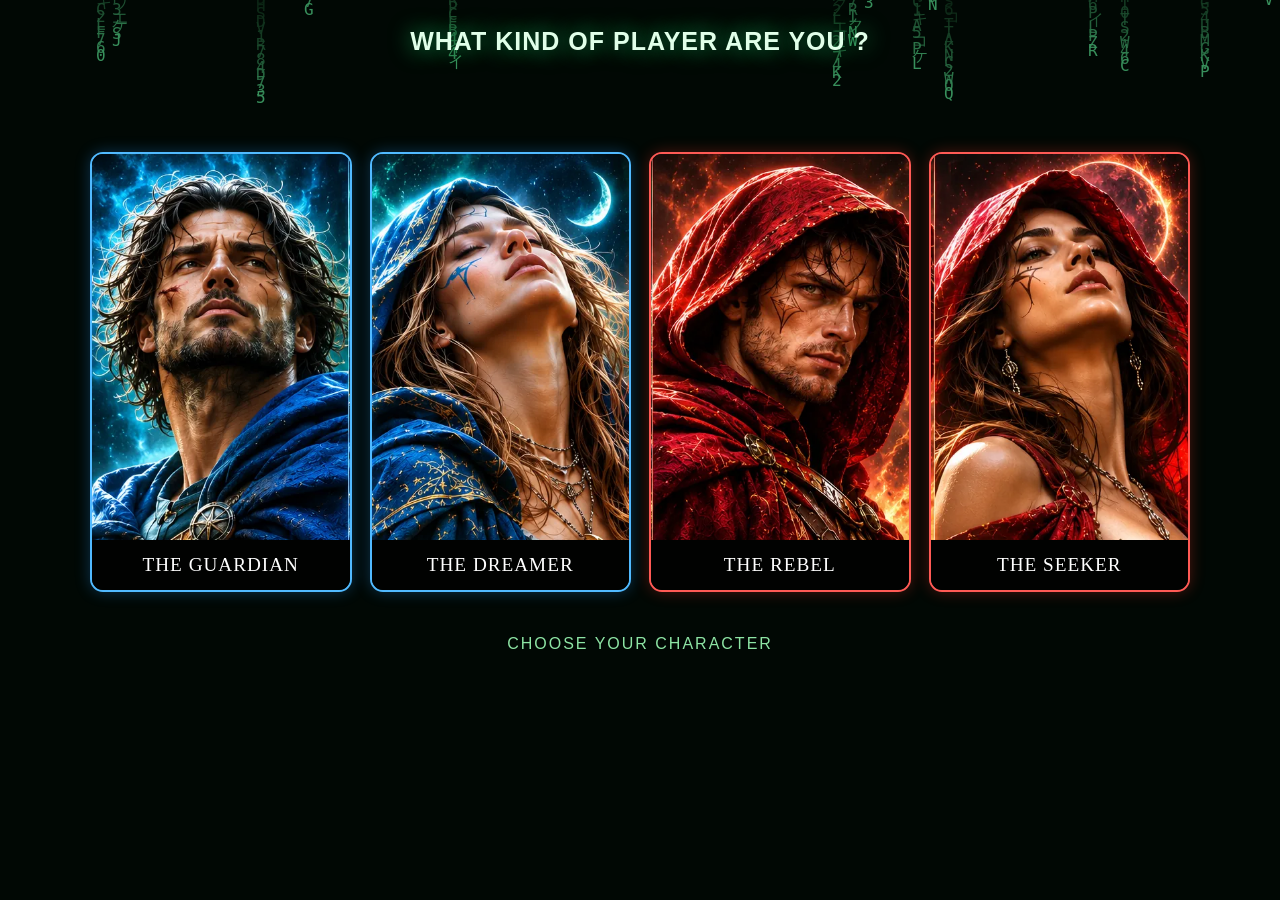
==== index.html @ 847b6ebd "Update index.html" ====
<!DOCTYPE html>
<html lang="en">

<!--
  FOLLOW ME // BUILD 0.0.4

  PUBLIC INTERFACE: STABLE
  EXIT PROTOCOL: RELOCATED
  BACKUP STATUS: UNVERIFIED

  NOTE TO MAINTAINERS:
  Do not expose the classified recovery path
  in the public interface.

 TODO: Remove obsolete references before release.

  /CLASSIFIED/
  /DO_NOT_OPEN/

  The old exit should no longer be accessible.
-->


<head>
  <meta charset="UTF-8">
  <meta name="viewport" content="width=device-width, initial-scale=1">

  <!-- Social sharing -->
  <meta property="og:type" content="website">
  <meta property="og:title" content="FOLLOW ME — The Choice Illusion">
  <meta property="og:description" content="What kind of player are you ?">
  <meta property="og:image" content="https://rabbitholelab.github.io/follow-me/assets/images/share.jpg">
  <meta name="twitter:card" content="summary_large_image">

  <!-- Favicon -->
  <link rel="icon" type="image/png" href="assets/images/favicon.png">

  <title>Follow Me | RabbitHoleLab</title>

  <style>

    /* ==========================================
       GENERAL
    ========================================== */

    * {
      box-sizing: border-box;
    }

    body {
      margin: 0;
      min-height: 100vh;
      background: #020907;
      color: #e1ffe9;
      font-family: Arial, sans-serif;
    }

    #matrix {
      position: fixed;
      inset: 0;
      width: 100%;
      height: 100%;
      opacity: .65;
      pointer-events: none;
    }

    main {
      position: relative;
      z-index: 1;
      min-height: 100vh;
      padding: 125px 20px 35px;

      display: flex;
      flex-direction: column;
      justify-content: center;
      align-items: center;
      gap: 28px;

      text-align: center;
    }

    /* ==========================================
       TITLE
    ========================================== */

    h1 {
      position: absolute;
      top: 25px;
      left: 20px;
      right: 20px;
      margin: 0;

      font-size: clamp(18px, 5vw, 25px);
      letter-spacing: 1px;
      line-height: 1.3;

      text-shadow: 0 0 22px #18a755;
      transition: opacity 1.2s ease;
    }

    h1.fade-out {
      opacity: 0;
      pointer-events: none;
    }

    /* ==========================================
       CHARACTER GRID
    ========================================== */

    .heroes {
      display: grid;
      grid-template-columns: repeat(4, minmax(0, 1fr));
      gap: 18px;

      width: min(1100px, 100%);

      transition:
        opacity 1s ease,
        transform 1s ease;
    }

    .hero {
      position: relative;
      min-width: 0;
      overflow: hidden;
      padding: 0;

      border: 2px solid var(--accent);
      border-radius: 13px;

      background: #06100c;
      color: white;
      cursor: pointer;

      box-shadow: 0 0 15px var(--glow);

      transition:
        transform .5s ease,
        box-shadow .5s ease,
        opacity .7s ease,
        filter .7s ease;
    }

    /* Character colors */

    .hero.blue {
      --accent: #51baff;
      --glow: rgba(40, 150, 255, .3);
    }

    .hero.red {
      --accent: #ff5a55;
      --glow: rgba(255, 50, 40, .3);
    }

    /* Hover effects */

    .hero:hover,
    .hero:focus-visible {
      transform: translateY(-9px) scale(1.025);
      box-shadow: 0 0 35px var(--accent);
      outline: none;
    }

    .hero:focus-visible {
      outline: 2px solid #e1ffe9;
      outline-offset: 3px;
    }

    /* Character portraits */

    .hero img {
      display: block;
      width: 100%;
      aspect-ratio: 1 / 1.5;
      object-fit: cover;
      object-position: center top;
    }

    /* Character names */

    .hero-name {
      display: block;
      padding: 14px 5px;

      background: rgba(0, 0, 0, .88);

      font-family: Georgia, serif;
      font-size: clamp(12px, 1.5vw, 20px);
      letter-spacing: 1px;
    }

    /* ==========================================
       SUBTITLE AND MESSAGES
    ========================================== */

    .subtitle {
      margin: 0;
      transform: translateY(15px);

      color: #8de4a4;
      letter-spacing: 2px;

      transition: opacity .5s ease;
    }

    #message {
      min-height: 28px;

      color: #e1ffe9;
      font-size: 18px;

      text-shadow: 0 0 15px #18a755;
      transition: opacity .5s ease;
    }

    #message.revelation {
      font-size: clamp(22px, 3vw, 38px);
      font-weight: bold;
      letter-spacing: 2px;
      text-shadow: 0 0 25px #57d98b;
    }

    /* ==========================================
       CHARACTER SELECTION ANIMATION
    ========================================== */

    .heroes.has-selection .hero:not(.selected) {
      opacity: .15;
      filter: grayscale(1);
      transform: scale(.94);
    }

    .heroes.has-selection .hero.selected,
    .heroes.has-selection .hero.selected:hover {
      transform: scale(1.06);

      box-shadow:
        0 0 25px var(--accent),
        0 0 65px var(--glow);

      z-index: 2;
    }

    .heroes.vanish {
      opacity: 0;
      transform: scale(.94);
      pointer-events: none;
    }

    /* ==========================================
       REVELATION — CENTER ON SCREEN
    ========================================== */

    main.revelation-mode {
      justify-content: center;
    }

    main.revelation-mode .heroes {
      position: absolute;
      visibility: hidden;
      pointer-events: none;
    }

    main.revelation-mode .subtitle {
      position: absolute;
      visibility: hidden;
    }

    main.revelation-mode #message {
      position: relative;
      width: 100%;
      max-width: 1000px;
    }

    main.revelation-mode #ending {
      position: absolute;
      top: calc(50% + 75px);
      left: 50%;

      transform: translateX(-50%);

      width: max-content;
      max-width: calc(100% - 30px);
    }

    /* ==========================================
       END SCREEN
    ========================================== */

    #ending {
      display: flex;
      visibility: hidden;
      opacity: 0;

      flex-direction: column;
      align-items: center;
      gap: 22px;

      min-height: 105px;

      transition: opacity 1s ease;
    }

    #ending.visible {
      visibility: visible;
      opacity: 1;
    }

    /* ==========================================
       THE CAPSULE — PHOTOREALISTIC IMAGE
       Decorative, never clickable
    ========================================== */

    #choice-capsule {
      display: none;
      transition: opacity 1s ease;

      width: 180px;
      max-width: 65vw;
      height: auto;
      max-height: 170px;

      object-fit: contain;
      pointer-events: none;

      filter: drop-shadow(
        0 0 15px rgba(255, 255, 255, .15)
      );
    }

    
    /* ==========================================
       ENDLESS LOOP — NATURAL VERTICAL LAYOUT

       Capsule
       Question
       Ending phrase
       Play Again

       No absolute positioning or overlap
    ========================================== */

    main.revelation-mode.endless-loop {
      min-height: 100vh;
      min-height: 100dvh;

      padding: 40px 20px;

      justify-content: center;
      align-items: center;
      gap: 24px;
    }

    /* Capsule above the question */

    main.revelation-mode.endless-loop #choice-capsule {
      display: block;
      position: static;

      flex: none;
      margin: 0;

      transform: none;
      visibility: visible;
      opacity: 1;
      animation: none;
    }

    /* Question */

    main.revelation-mode.endless-loop #message {
      position: static;
      flex: none;

      width: 100%;
      max-width: 1000px;
      min-height: 0;

      margin: 0;
      line-height: 1.3;
    }

    /* Ending phrase and button */

    main.revelation-mode.endless-loop #ending {
      position: static;
      flex: none;

      top: auto;
      left: auto;
      transform: none;

      width: auto;
      max-width: 100%;
      min-height: 0;

      margin: 0;
      gap: 18px;
    }

    main.revelation-mode.endless-loop #ending p {
      margin: 0;
    }

    /* ==========================================
       PLAY AGAIN BUTTON
    ========================================== */

    #play-again {
      padding: 13px 32px;

      border: 1px solid #57d98b;
      border-radius: 30px;

      background: rgba(0, 20, 10, .8);
      color: #caffd8;

      font-size: 14px;
      letter-spacing: 3px;
      cursor: pointer;

      transition:
        background .3s,
        box-shadow .3s,
        transform .3s;
    }

    #play-again:hover,
    #play-again:focus-visible {
      background: rgba(25, 90, 45, .5);
      box-shadow: 0 0 25px #57d98b;
      transform: scale(1.06);
    }

    /* ==========================================
       RESPONSIVE — MOBILE
    ========================================== */

    @media (max-width: 700px) {

      /* Mobile main layout */

      main {
        min-height: 100dvh;
        padding: 35px 14px 45px;

        justify-content: flex-start;
        gap: 20px;
      }

      /* Mobile title */

      h1 {
        position: relative;

        top: auto;
        left: auto;
        right: auto;

        width: 100%;
        max-width: 420px;

        margin: 0 0 12px;

        font-size: clamp(18px, 5vw, 24px);
        line-height: 1.35;
        letter-spacing: 1px;
      }

      /* Mobile revelation mode */

      main.revelation-mode {
        justify-content: center;
        padding: 30px 14px;
      }

      main.revelation-mode h1 {
        position: absolute;
      }

      /* Smaller character cards */

      .heroes {
        grid-template-columns: repeat(2, minmax(0, 1fr));
        gap: 12px;

        width: 85%;
        max-width: 390px;

        margin-left: auto;
        margin-right: auto;
      }

      .hero-name {
        font-size: 13px;
        padding: 11px 3px;
      }

      /* Endless loop on mobile */

      main.revelation-mode.endless-loop {
        padding: 30px 14px;
        gap: 25px;
      }

      main.revelation-mode.endless-loop #choice-capsule {
        width: 135px;
        max-height: 135px;
      }

      main.revelation-mode.endless-loop #message {
        font-size: clamp(21px, 5vw, 30px);
        line-height: 1.3;
      }

    }

    /* ==========================================
       ACCESSIBILITY
    ========================================== */

    @media (prefers-reduced-motion: reduce) {

      .hero,
      .heroes,
      #ending,
      #message,
      .subtitle,
      #play-again {
        transition: none;
      }

    }

  </style>
</head>

<body>

  <!-- ========================================
       MATRIX BACKGROUND
  ========================================= -->

  <canvas id="matrix" aria-hidden="true"></canvas>

  <!-- ========================================
       MAIN CONTENT
  ========================================= -->

  <main>

    <h1>WHAT KIND OF PLAYER ARE YOU ?</h1>

    <!-- CHARACTER SELECTION -->

    <section
      class="heroes"
      aria-label="Choose your character"
    >

      <!-- THE GUARDIAN -->

      <button
        type="button"
        class="hero blue"
        data-name="THE GUARDIAN"
      >
        <img
          src="assets/images/guardian.webp"
          alt="The Guardian"
        >
        <span class="hero-name">THE GUARDIAN</span>
      </button>

      <!-- THE DREAMER -->

      <button
        type="button"
        class="hero blue"
        data-name="THE DREAMER"
      >
        <img
          src="assets/images/dreamer.webp"
          alt="The Dreamer"
        >
        <span class="hero-name">THE DREAMER</span>
      </button>

      <!-- THE REBEL -->

      <button
        type="button"
        class="hero red"
        data-name="THE REBEL"
      >
        <img
          src="assets/images/rebel.webp"
          alt="The Rebel"
        >
        <span class="hero-name">THE REBEL</span>
      </button>

      <!-- THE SEEKER -->

      <button
        type="button"
        class="hero red"
        data-name="THE SEEKER"
      >
        <img
          src="assets/images/seeker.webp"
          alt="The Seeker"
        >
        <span class="hero-name">THE SEEKER</span>
      </button>

    </section>

    <!-- SUBTITLE -->

    <p class="subtitle">CHOOSE YOUR CHARACTER</p>

    <!-- ========================================
         DECORATIVE CAPSULE
         Endless loop only
    ========================================= -->

    <img
      id="choice-capsule"
      alt=""
      aria-hidden="true"
    >

    <!-- REVELATION MESSAGES -->

    <div
      id="message"
      role="status"
      aria-live="polite"
    ></div>

    <!-- END SCREEN -->

    <div id="ending">

      <p>Every ending is another beginning</p>

      <button id="play-again" type="button">
        ↻ PLAY AGAIN
      </button>

    </div>

  </main>

  <script>

    /* ==========================================
       MATRIX RAIN
    ========================================== */

    const canvas = document.getElementById("matrix");
    const ctx = canvas.getContext("2d");

    const fontSize = 16;

    /* ==========================================
       MATRIX COLOR EFFECT
    ========================================== */

    let matrixColor = "#57d98b";

    const chars =
      "0123456789ABCDEFGHIJKLMNOPQRSTUVWXYZアイウエオカキクケコ";

    let drops = [];
    let width, height;

    /* ==========================================
       RESIZE CANVAS
    ========================================== */

    function resize() {

      const dpr = Math.min(devicePixelRatio || 1, 2);

      width = innerWidth;
      height = innerHeight;

      canvas.width = width * dpr;
      canvas.height = height * dpr;

      ctx.setTransform(dpr, 0, 0, dpr, 0, 0);

      drops = Array.from(
        { length: Math.ceil(width / fontSize) },
        () => Math.random() * -60
      );

      ctx.fillStyle = "#020907";
      ctx.fillRect(0, 0, width, height);

    }

    /* ==========================================
       DRAW MATRIX RAIN
    ========================================== */

    function draw() {

      ctx.fillStyle = "rgba(2,9,7,.12)";
      ctx.fillRect(0, 0, width, height);

      ctx.font = fontSize + "px monospace";
      ctx.fillStyle = matrixColor;

      drops.forEach((drop, i) => {

        const char =
          chars[Math.floor(Math.random() * chars.length)];

        ctx.fillText(
          char,
          i * fontSize,
          drop * fontSize
        );

        drops[i] =
          drop * fontSize > height && Math.random() > .98
            ? 0
            : drop + .48;

      });

    }

    /* ==========================================
       INITIALIZE MATRIX
    ========================================== */

    addEventListener("resize", resize);

    resize();

    if (!matchMedia("(prefers-reduced-motion: reduce)").matches) {
      setInterval(draw, 55);
    } else {
      draw();
    }

    /* ==========================================
       CHARACTER SELECTION
    ========================================== */

    const main = document.querySelector("main");
    const heroes = document.querySelector(".heroes");
    const cards = document.querySelectorAll(".hero");

    const message = document.getElementById("message");
    const subtitle = document.querySelector(".subtitle");
    const title = document.querySelector("h1");

    const ending = document.getElementById("ending");
    const capsule = document.getElementById("choice-capsule");
    const replay = document.getElementById("play-again");

    const reducedMotion =
      matchMedia("(prefers-reduced-motion: reduce)").matches;

    let playing = false;

    /* ==========================================
       PLAYER PROGRESSION
       Saved in the browser
    ========================================== */

    const progressKey = "follow-me-progress";

    let attemptCount = Number(
      localStorage.getItem(progressKey) || 0
    );

    /* ==========================================
       WAIT HELPER
    ========================================== */

    const wait = ms =>
      new Promise(resolve =>
        setTimeout(resolve, reducedMotion ? 0 : ms)
      );

    /* ==========================================
       REVELATION TEXT
    ========================================== */

    async function reveal(text, duration = 2600) {

      message.style.opacity = "0";

      await wait(500);

      message.textContent = text;
      message.style.opacity = "1";

      await wait(duration);

    }

    /* ==========================================
       SELECT CHARACTER
    ========================================== */

    async function selectCharacter(card) {

      if (playing) return;

      playing = true;

      /* ==========================================
         MATRIX COLOR
         Blue characters / Red characters
      ========================================== */

      const isBlue = card.classList.contains("blue");

      matrixColor = isBlue
        ? "#51baff"
        : "#ff5a55";

      /* ==========================================
         HIGHLIGHT SELECTED CHARACTER
      ========================================== */

      heroes.classList.add("has-selection");
      card.classList.add("selected");

      subtitle.textContent = "CHARACTER SELECTED";

      await wait(1900);

      /* ==========================================
         MAKE CHARACTERS DISAPPEAR
      ========================================== */

      heroes.classList.add("vanish");
      subtitle.style.opacity = "0";
      title.classList.add("fade-out");

      await wait(1200);

      heroes.style.visibility = "hidden";

      main.classList.add("revelation-mode");
      message.classList.add("revelation");

      /* ==========================================
         ENDLESS LOOP — AFTER THE ANOMALY

         From the fourth journey onward:
         - Show capsule
         - Show one question
         - Show PLAY AGAIN
      ========================================== */

      if (attemptCount >= 3) {

        /* Choose the capsule image */

        capsule.src = isBlue
          ? "assets/images/capsule-blue.png"
          : "assets/images/capsule-red.png";

        main.classList.add("endless-loop");

        /* Only one message remains */

        await reveal(
          "IS THAT REALLY ENOUGH FOR YOU ?",
          5000
        );

        /* Show PLAY AGAIN */

        requestAnimationFrame(() =>
          requestAnimationFrame(() =>
            ending.classList.add("visible")
          )
        );

        /* Skip all original revelations */

        return;
      }

      /* ==========================================
         PHILOSOPHICAL REVELATION
      ========================================== */

      await reveal("YOU CHOSE A CHARACTER");

      await reveal(
        "BUT WHO CHOSE THE GAME ?",
        3200
      );

      await reveal(
        "YOU'RE THE PLAYER",
        2500
      );

      await reveal(
        "NOT THE CHARACTER",
        3200
      );

      /* ==========================================
         FINAL MESSAGE — BLUE OR RED
      ========================================== */

      const finalMessage = isBlue
        ? "DON'T FORGET TO LOVE YOURSELF ❤️"
        : "DID YOU REALLY CHOOSE YOURSELF ?";

      await reveal(finalMessage, 5000);

      /* ==========================================
         ATTEMPT COUNTER
      ========================================== */

      attemptCount++;

      localStorage.setItem(
        progressKey,
        String(attemptCount)
      );

      /* ==========================================
         REMAINING ATTEMPTS
      ========================================== */

      if (attemptCount === 1) {

        await reveal(
          "2 ATTEMPTS REMAINING",
          3500
        );

      } else if (attemptCount === 2) {

        await reveal(
          "1 ATTEMPT REMAINING",
          3500
        );

      }

      /* ==========================================
         SYSTEM ANOMALY — ONLY ONCE
      ========================================== */

      else if (attemptCount === 3) {

        matrixColor = "#57d98b";

        await reveal(
          "SYSTEM ANOMALY",
          2500
        );

        await reveal(
          "EXPAND YOUR MIND",
          3500
        );

        await reveal(
          "THINK OUTSIDE THE BOX",
          5000
        );

      }

      /* ==========================================
         SHOW REPLAY OPTION
      ========================================== */

      requestAnimationFrame(() =>
        requestAnimationFrame(() =>
          ending.classList.add("visible")
        )
      );

    }

    /* ==========================================
       CHARACTER CLICK EVENTS
    ========================================== */

    cards.forEach(card => {

      card.addEventListener("click", () => {
        selectCharacter(card);
      });

    });

    
    // Internal migration notes.
    // These references are intentionally obsolete.
    
    const legacyRoutes = Object.freeze({
      authentication: "DO_NOT_OPEN/escape.html",
      recovery: "SYSTEM_BACKUP/old_exit.txt",
      classified: "CLASSIFIED/README.md",
      finalAnswer: "THE_TRUTH/FINAL_ANSWER.txt",
      exit: "ABSOLUTELY_NOT_THE_EXIT/"
    });


    /* ==========================================
       PLAY AGAIN — RESET GAME
    ========================================== */

    replay.addEventListener("click", async () => {

      if (
        !playing ||
        !ending.classList.contains("visible")
      ) {
        return;
      }

      replay.disabled = true;

      /* Restore original Matrix color */

      matrixColor = "#57d98b";

      /* Hide ending */

      ending.classList.remove("visible");
      message.style.opacity = "0";
      capsule.style.opacity = "0";

      await wait(1000);

      /* Remove special modes */

      main.classList.remove("revelation-mode");
      main.classList.remove("endless-loop");

      /* Remove capsule image */

      capsule.removeAttribute("src");
      capsule.style.opacity = "";

      /* Reset revelation */

      message.textContent = "";
      message.classList.remove("revelation");
      message.style.opacity = "1";

      /* Reset characters */

      cards.forEach(card => {
        card.classList.remove("selected");
      });

      heroes.classList.remove("has-selection");
      heroes.style.visibility = "visible";

      /* Fade characters back in */

      requestAnimationFrame(() =>
        requestAnimationFrame(() =>
          heroes.classList.remove("vanish")
        )
      );

      /* Reset subtitle */

      subtitle.textContent = "CHOOSE YOUR CHARACTER";
      subtitle.style.opacity = "1";

      title.classList.remove("fade-out");

      /* Unlock game */

      replay.disabled = false;
      playing = false;

    });

  </script>

</body>
</html>
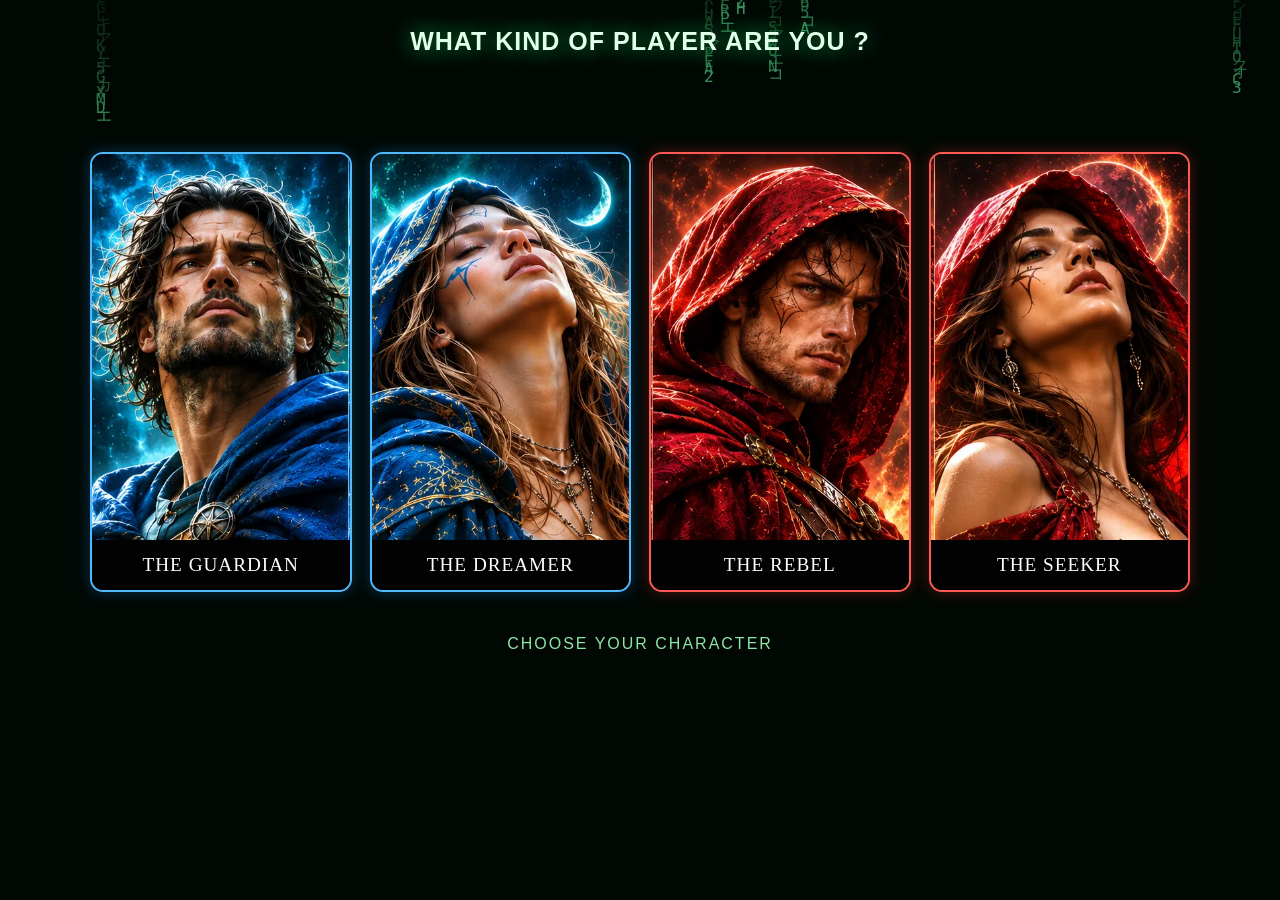
==== commit 098352b0: "Refactor: separate HTML CSS and JavaScript" ====
--- a/index.html
+++ b/index.html
@@ -37,503 +37,7 @@
 
   <title>Follow Me | RabbitHoleLab</title>
 
-  <style>
-
-    /* ==========================================
-       GENERAL
-    ========================================== */
-
-    * {
-      box-sizing: border-box;
-    }
-
-    body {
-      margin: 0;
-      min-height: 100vh;
-      background: #020907;
-      color: #e1ffe9;
-      font-family: Arial, sans-serif;
-    }
-
-    #matrix {
-      position: fixed;
-      inset: 0;
-      width: 100%;
-      height: 100%;
-      opacity: .65;
-      pointer-events: none;
-    }
-
-    main {
-      position: relative;
-      z-index: 1;
-      min-height: 100vh;
-      padding: 125px 20px 35px;
-
-      display: flex;
-      flex-direction: column;
-      justify-content: center;
-      align-items: center;
-      gap: 28px;
-
-      text-align: center;
-    }
-
-    /* ==========================================
-       TITLE
-    ========================================== */
-
-    h1 {
-      position: absolute;
-      top: 25px;
-      left: 20px;
-      right: 20px;
-      margin: 0;
-
-      font-size: clamp(18px, 5vw, 25px);
-      letter-spacing: 1px;
-      line-height: 1.3;
-
-      text-shadow: 0 0 22px #18a755;
-      transition: opacity 1.2s ease;
-    }
-
-    h1.fade-out {
-      opacity: 0;
-      pointer-events: none;
-    }
-
-    /* ==========================================
-       CHARACTER GRID
-    ========================================== */
-
-    .heroes {
-      display: grid;
-      grid-template-columns: repeat(4, minmax(0, 1fr));
-      gap: 18px;
-
-      width: min(1100px, 100%);
-
-      transition:
-        opacity 1s ease,
-        transform 1s ease;
-    }
-
-    .hero {
-      position: relative;
-      min-width: 0;
-      overflow: hidden;
-      padding: 0;
-
-      border: 2px solid var(--accent);
-      border-radius: 13px;
-
-      background: #06100c;
-      color: white;
-      cursor: pointer;
-
-      box-shadow: 0 0 15px var(--glow);
-
-      transition:
-        transform .5s ease,
-        box-shadow .5s ease,
-        opacity .7s ease,
-        filter .7s ease;
-    }
-
-    /* Character colors */
-
-    .hero.blue {
-      --accent: #51baff;
-      --glow: rgba(40, 150, 255, .3);
-    }
-
-    .hero.red {
-      --accent: #ff5a55;
-      --glow: rgba(255, 50, 40, .3);
-    }
-
-    /* Hover effects */
-
-    .hero:hover,
-    .hero:focus-visible {
-      transform: translateY(-9px) scale(1.025);
-      box-shadow: 0 0 35px var(--accent);
-      outline: none;
-    }
-
-    .hero:focus-visible {
-      outline: 2px solid #e1ffe9;
-      outline-offset: 3px;
-    }
-
-    /* Character portraits */
-
-    .hero img {
-      display: block;
-      width: 100%;
-      aspect-ratio: 1 / 1.5;
-      object-fit: cover;
-      object-position: center top;
-    }
-
-    /* Character names */
-
-    .hero-name {
-      display: block;
-      padding: 14px 5px;
-
-      background: rgba(0, 0, 0, .88);
-
-      font-family: Georgia, serif;
-      font-size: clamp(12px, 1.5vw, 20px);
-      letter-spacing: 1px;
-    }
-
-    /* ==========================================
-       SUBTITLE AND MESSAGES
-    ========================================== */
-
-    .subtitle {
-      margin: 0;
-      transform: translateY(15px);
-
-      color: #8de4a4;
-      letter-spacing: 2px;
-
-      transition: opacity .5s ease;
-    }
-
-    #message {
-      min-height: 28px;
-
-      color: #e1ffe9;
-      font-size: 18px;
-
-      text-shadow: 0 0 15px #18a755;
-      transition: opacity .5s ease;
-    }
-
-    #message.revelation {
-      font-size: clamp(22px, 3vw, 38px);
-      font-weight: bold;
-      letter-spacing: 2px;
-      text-shadow: 0 0 25px #57d98b;
-    }
-
-    /* ==========================================
-       CHARACTER SELECTION ANIMATION
-    ========================================== */
-
-    .heroes.has-selection .hero:not(.selected) {
-      opacity: .15;
-      filter: grayscale(1);
-      transform: scale(.94);
-    }
-
-    .heroes.has-selection .hero.selected,
-    .heroes.has-selection .hero.selected:hover {
-      transform: scale(1.06);
-
-      box-shadow:
-        0 0 25px var(--accent),
-        0 0 65px var(--glow);
-
-      z-index: 2;
-    }
-
-    .heroes.vanish {
-      opacity: 0;
-      transform: scale(.94);
-      pointer-events: none;
-    }
-
-    /* ==========================================
-       REVELATION — CENTER ON SCREEN
-    ========================================== */
-
-    main.revelation-mode {
-      justify-content: center;
-    }
-
-    main.revelation-mode .heroes {
-      position: absolute;
-      visibility: hidden;
-      pointer-events: none;
-    }
-
-    main.revelation-mode .subtitle {
-      position: absolute;
-      visibility: hidden;
-    }
-
-    main.revelation-mode #message {
-      position: relative;
-      width: 100%;
-      max-width: 1000px;
-    }
-
-    main.revelation-mode #ending {
-      position: absolute;
-      top: calc(50% + 75px);
-      left: 50%;
-
-      transform: translateX(-50%);
-
-      width: max-content;
-      max-width: calc(100% - 30px);
-    }
-
-    /* ==========================================
-       END SCREEN
-    ========================================== */
-
-    #ending {
-      display: flex;
-      visibility: hidden;
-      opacity: 0;
-
-      flex-direction: column;
-      align-items: center;
-      gap: 22px;
-
-      min-height: 105px;
-
-      transition: opacity 1s ease;
-    }
-
-    #ending.visible {
-      visibility: visible;
-      opacity: 1;
-    }
-
-    /* ==========================================
-       THE CAPSULE — PHOTOREALISTIC IMAGE
-       Decorative, never clickable
-    ========================================== */
-
-    #choice-capsule {
-      display: none;
-      transition: opacity 1s ease;
-
-      width: 180px;
-      max-width: 65vw;
-      height: auto;
-      max-height: 170px;
-
-      object-fit: contain;
-      pointer-events: none;
-
-      filter: drop-shadow(
-        0 0 15px rgba(255, 255, 255, .15)
-      );
-    }
-
-    
-    /* ==========================================
-       ENDLESS LOOP — NATURAL VERTICAL LAYOUT
-
-       Capsule
-       Question
-       Ending phrase
-       Play Again
-
-       No absolute positioning or overlap
-    ========================================== */
-
-    main.revelation-mode.endless-loop {
-      min-height: 100vh;
-      min-height: 100dvh;
-
-      padding: 40px 20px;
-
-      justify-content: center;
-      align-items: center;
-      gap: 24px;
-    }
-
-    /* Capsule above the question */
-
-    main.revelation-mode.endless-loop #choice-capsule {
-      display: block;
-      position: static;
-
-      flex: none;
-      margin: 0;
-
-      transform: none;
-      visibility: visible;
-      opacity: 1;
-      animation: none;
-    }
-
-    /* Question */
-
-    main.revelation-mode.endless-loop #message {
-      position: static;
-      flex: none;
-
-      width: 100%;
-      max-width: 1000px;
-      min-height: 0;
-
-      margin: 0;
-      line-height: 1.3;
-    }
-
-    /* Ending phrase and button */
-
-    main.revelation-mode.endless-loop #ending {
-      position: static;
-      flex: none;
-
-      top: auto;
-      left: auto;
-      transform: none;
-
-      width: auto;
-      max-width: 100%;
-      min-height: 0;
-
-      margin: 0;
-      gap: 18px;
-    }
-
-    main.revelation-mode.endless-loop #ending p {
-      margin: 0;
-    }
-
-    /* ==========================================
-       PLAY AGAIN BUTTON
-    ========================================== */
-
-    #play-again {
-      padding: 13px 32px;
-
-      border: 1px solid #57d98b;
-      border-radius: 30px;
-
-      background: rgba(0, 20, 10, .8);
-      color: #caffd8;
-
-      font-size: 14px;
-      letter-spacing: 3px;
-      cursor: pointer;
-
-      transition:
-        background .3s,
-        box-shadow .3s,
-        transform .3s;
-    }
-
-    #play-again:hover,
-    #play-again:focus-visible {
-      background: rgba(25, 90, 45, .5);
-      box-shadow: 0 0 25px #57d98b;
-      transform: scale(1.06);
-    }
-
-    /* ==========================================
-       RESPONSIVE — MOBILE
-    ========================================== */
-
-    @media (max-width: 700px) {
-
-      /* Mobile main layout */
-
-      main {
-        min-height: 100dvh;
-        padding: 35px 14px 45px;
-
-        justify-content: flex-start;
-        gap: 20px;
-      }
-
-      /* Mobile title */
-
-      h1 {
-        position: relative;
-
-        top: auto;
-        left: auto;
-        right: auto;
-
-        width: 100%;
-        max-width: 420px;
-
-        margin: 0 0 12px;
-
-        font-size: clamp(18px, 5vw, 24px);
-        line-height: 1.35;
-        letter-spacing: 1px;
-      }
-
-      /* Mobile revelation mode */
-
-      main.revelation-mode {
-        justify-content: center;
-        padding: 30px 14px;
-      }
-
-      main.revelation-mode h1 {
-        position: absolute;
-      }
-
-      /* Smaller character cards */
-
-      .heroes {
-        grid-template-columns: repeat(2, minmax(0, 1fr));
-        gap: 12px;
-
-        width: 85%;
-        max-width: 390px;
-
-        margin-left: auto;
-        margin-right: auto;
-      }
-
-      .hero-name {
-        font-size: 13px;
-        padding: 11px 3px;
-      }
-
-      /* Endless loop on mobile */
-
-      main.revelation-mode.endless-loop {
-        padding: 30px 14px;
-        gap: 25px;
-      }
-
-      main.revelation-mode.endless-loop #choice-capsule {
-        width: 135px;
-        max-height: 135px;
-      }
-
-      main.revelation-mode.endless-loop #message {
-        font-size: clamp(21px, 5vw, 30px);
-        line-height: 1.3;
-      }
-
-    }
-
-    /* ==========================================
-       ACCESSIBILITY
-    ========================================== */
-
-    @media (prefers-reduced-motion: reduce) {
-
-      .hero,
-      .heroes,
-      #ending,
-      #message,
-      .subtitle,
-      #play-again {
-        transition: none;
-      }
-
-    }
-
-  </style>
+  <link rel="stylesheet" href="assets/css/style.css">
 </head>
 
 <body>
@@ -654,444 +158,8 @@
 
   </main>
 
-  <script>
-
-    /* ==========================================
-       MATRIX RAIN
-    ========================================== */
-
-    const canvas = document.getElementById("matrix");
-    const ctx = canvas.getContext("2d");
-
-    const fontSize = 16;
-
-    /* ==========================================
-       MATRIX COLOR EFFECT
-    ========================================== */
-
-    let matrixColor = "#57d98b";
-
-    const chars =
-      "0123456789ABCDEFGHIJKLMNOPQRSTUVWXYZアイウエオカキクケコ";
-
-    let drops = [];
-    let width, height;
-
-    /* ==========================================
-       RESIZE CANVAS
-    ========================================== */
-
-    function resize() {
-
-      const dpr = Math.min(devicePixelRatio || 1, 2);
-
-      width = innerWidth;
-      height = innerHeight;
-
-      canvas.width = width * dpr;
-      canvas.height = height * dpr;
-
-      ctx.setTransform(dpr, 0, 0, dpr, 0, 0);
-
-      drops = Array.from(
-        { length: Math.ceil(width / fontSize) },
-        () => Math.random() * -60
-      );
-
-      ctx.fillStyle = "#020907";
-      ctx.fillRect(0, 0, width, height);
-
-    }
-
-    /* ==========================================
-       DRAW MATRIX RAIN
-    ========================================== */
-
-    function draw() {
-
-      ctx.fillStyle = "rgba(2,9,7,.12)";
-      ctx.fillRect(0, 0, width, height);
-
-      ctx.font = fontSize + "px monospace";
-      ctx.fillStyle = matrixColor;
-
-      drops.forEach((drop, i) => {
-
-        const char =
-          chars[Math.floor(Math.random() * chars.length)];
-
-        ctx.fillText(
-          char,
-          i * fontSize,
-          drop * fontSize
-        );
-
-        drops[i] =
-          drop * fontSize > height && Math.random() > .98
-            ? 0
-            : drop + .48;
-
-      });
-
-    }
-
-    /* ==========================================
-       INITIALIZE MATRIX
-    ========================================== */
-
-    addEventListener("resize", resize);
-
-    resize();
-
-    if (!matchMedia("(prefers-reduced-motion: reduce)").matches) {
-      setInterval(draw, 55);
-    } else {
-      draw();
-    }
-
-    /* ==========================================
-       CHARACTER SELECTION
-    ========================================== */
-
-    const main = document.querySelector("main");
-    const heroes = document.querySelector(".heroes");
-    const cards = document.querySelectorAll(".hero");
-
-    const message = document.getElementById("message");
-    const subtitle = document.querySelector(".subtitle");
-    const title = document.querySelector("h1");
-
-    const ending = document.getElementById("ending");
-    const capsule = document.getElementById("choice-capsule");
-    const replay = document.getElementById("play-again");
-
-    const reducedMotion =
-      matchMedia("(prefers-reduced-motion: reduce)").matches;
-
-    let playing = false;
-
-    /* ==========================================
-       PLAYER PROGRESSION
-       Saved in the browser
-    ========================================== */
-
-    const progressKey = "follow-me-progress";
-
-    let attemptCount = Number(
-      localStorage.getItem(progressKey) || 0
-    );
-
-    /* ==========================================
-       WAIT HELPER
-    ========================================== */
-
-    const wait = ms =>
-      new Promise(resolve =>
-        setTimeout(resolve, reducedMotion ? 0 : ms)
-      );
-
-    /* ==========================================
-       REVELATION TEXT
-    ========================================== */
-
-    async function reveal(text, duration = 2600) {
-
-      message.style.opacity = "0";
-
-      await wait(500);
-
-      message.textContent = text;
-      message.style.opacity = "1";
-
-      await wait(duration);
-
-    }
-
-    /* ==========================================
-       SELECT CHARACTER
-    ========================================== */
-
-    async function selectCharacter(card) {
-
-      if (playing) return;
-
-      playing = true;
-
-      /* ==========================================
-         MATRIX COLOR
-         Blue characters / Red characters
-      ========================================== */
-
-      const isBlue = card.classList.contains("blue");
-
-      matrixColor = isBlue
-        ? "#51baff"
-        : "#ff5a55";
-
-      /* ==========================================
-         HIGHLIGHT SELECTED CHARACTER
-      ========================================== */
-
-      heroes.classList.add("has-selection");
-      card.classList.add("selected");
-
-      subtitle.textContent = "CHARACTER SELECTED";
-
-      await wait(1900);
-
-      /* ==========================================
-         MAKE CHARACTERS DISAPPEAR
-      ========================================== */
-
-      heroes.classList.add("vanish");
-      subtitle.style.opacity = "0";
-      title.classList.add("fade-out");
-
-      await wait(1200);
-
-      heroes.style.visibility = "hidden";
-
-      main.classList.add("revelation-mode");
-      message.classList.add("revelation");
-
-      /* ==========================================
-         ENDLESS LOOP — AFTER THE ANOMALY
-
-         From the fourth journey onward:
-         - Show capsule
-         - Show one question
-         - Show PLAY AGAIN
-      ========================================== */
-
-      if (attemptCount >= 3) {
-
-        /* Choose the capsule image */
-
-        capsule.src = isBlue
-          ? "assets/images/capsule-blue.png"
-          : "assets/images/capsule-red.png";
-
-        main.classList.add("endless-loop");
-
-        /* Only one message remains */
-
-        await reveal(
-          "IS THAT REALLY ENOUGH FOR YOU ?",
-          5000
-        );
-
-        /* Show PLAY AGAIN */
-
-        requestAnimationFrame(() =>
-          requestAnimationFrame(() =>
-            ending.classList.add("visible")
-          )
-        );
-
-        /* Skip all original revelations */
-
-        return;
-      }
-
-      /* ==========================================
-         PHILOSOPHICAL REVELATION
-      ========================================== */
-
-      await reveal("YOU CHOSE A CHARACTER");
-
-      await reveal(
-        "BUT WHO CHOSE THE GAME ?",
-        3200
-      );
-
-      await reveal(
-        "YOU'RE THE PLAYER",
-        2500
-      );
-
-      await reveal(
-        "NOT THE CHARACTER",
-        3200
-      );
-
-      /* ==========================================
-         FINAL MESSAGE — BLUE OR RED
-      ========================================== */
-
-      const finalMessage = isBlue
-        ? "DON'T FORGET TO LOVE YOURSELF ❤️"
-        : "DID YOU REALLY CHOOSE YOURSELF ?";
-
-      await reveal(finalMessage, 5000);
-
-      /* ==========================================
-         ATTEMPT COUNTER
-      ========================================== */
-
-      attemptCount++;
-
-      localStorage.setItem(
-        progressKey,
-        String(attemptCount)
-      );
-
-      /* ==========================================
-         REMAINING ATTEMPTS
-      ========================================== */
-
-      if (attemptCount === 1) {
-
-        await reveal(
-          "2 ATTEMPTS REMAINING",
-          3500
-        );
-
-      } else if (attemptCount === 2) {
-
-        await reveal(
-          "1 ATTEMPT REMAINING",
-          3500
-        );
-
-      }
-
-      /* ==========================================
-         SYSTEM ANOMALY — ONLY ONCE
-      ========================================== */
-
-      else if (attemptCount === 3) {
-
-        matrixColor = "#57d98b";
-
-        await reveal(
-          "SYSTEM ANOMALY",
-          2500
-        );
-
-        await reveal(
-          "EXPAND YOUR MIND",
-          3500
-        );
-
-        await reveal(
-          "THINK OUTSIDE THE BOX",
-          5000
-        );
-
-      }
-
-      /* ==========================================
-         SHOW REPLAY OPTION
-      ========================================== */
-
-      requestAnimationFrame(() =>
-        requestAnimationFrame(() =>
-          ending.classList.add("visible")
-        )
-      );
-
-    }
-
-    /* ==========================================
-       CHARACTER CLICK EVENTS
-    ========================================== */
-
-    cards.forEach(card => {
-
-      card.addEventListener("click", () => {
-        selectCharacter(card);
-      });
-
-    });
-
-    
-    // Internal migration notes.
-    // These references are intentionally obsolete.
-    
-    const legacyRoutes = Object.freeze({
-      authentication: "DO_NOT_OPEN/escape.html",
-      recovery: "SYSTEM_BACKUP/old_exit.txt",
-      classified: "CLASSIFIED/README.md",
-      finalAnswer: "THE_TRUTH/FINAL_ANSWER.txt",
-      exit: "ABSOLUTELY_NOT_THE_EXIT/"
-    });
-
-
-    /* ==========================================
-       PLAY AGAIN — RESET GAME
-    ========================================== */
-
-    replay.addEventListener("click", async () => {
-
-      if (
-        !playing ||
-        !ending.classList.contains("visible")
-      ) {
-        return;
-      }
-
-      replay.disabled = true;
-
-      /* Restore original Matrix color */
-
-      matrixColor = "#57d98b";
-
-      /* Hide ending */
-
-      ending.classList.remove("visible");
-      message.style.opacity = "0";
-      capsule.style.opacity = "0";
-
-      await wait(1000);
-
-      /* Remove special modes */
-
-      main.classList.remove("revelation-mode");
-      main.classList.remove("endless-loop");
-
-      /* Remove capsule image */
-
-      capsule.removeAttribute("src");
-      capsule.style.opacity = "";
-
-      /* Reset revelation */
-
-      message.textContent = "";
-      message.classList.remove("revelation");
-      message.style.opacity = "1";
-
-      /* Reset characters */
-
-      cards.forEach(card => {
-        card.classList.remove("selected");
-      });
-
-      heroes.classList.remove("has-selection");
-      heroes.style.visibility = "visible";
-
-      /* Fade characters back in */
-
-      requestAnimationFrame(() =>
-        requestAnimationFrame(() =>
-          heroes.classList.remove("vanish")
-        )
-      );
-
-      /* Reset subtitle */
-
-      subtitle.textContent = "CHOOSE YOUR CHARACTER";
-      subtitle.style.opacity = "1";
-
-      title.classList.remove("fade-out");
-
-      /* Unlock game */
-
-      replay.disabled = false;
-      playing = false;
-
-    });
-
-  </script>
+  <script src="assets/js/matrix.js" defer></script>
+  <script src="assets/js/game.js" defer></script>
 
 </body>
-</html>
+</html>
--- a/assets/css/style.css
+++ b/assets/css/style.css
@@ -0,0 +1,493 @@
+/* ==========================================
+       GENERAL
+    ========================================== */
+
+    * {
+      box-sizing: border-box;
+    }
+
+    body {
+      margin: 0;
+      min-height: 100vh;
+      background: #020907;
+      color: #e1ffe9;
+      font-family: Arial, sans-serif;
+    }
+
+    #matrix {
+      position: fixed;
+      inset: 0;
+      width: 100%;
+      height: 100%;
+      opacity: .65;
+      pointer-events: none;
+    }
+
+    main {
+      position: relative;
+      z-index: 1;
+      min-height: 100vh;
+      padding: 125px 20px 35px;
+
+      display: flex;
+      flex-direction: column;
+      justify-content: center;
+      align-items: center;
+      gap: 28px;
+
+      text-align: center;
+    }
+
+    /* ==========================================
+       TITLE
+    ========================================== */
+
+    h1 {
+      position: absolute;
+      top: 25px;
+      left: 20px;
+      right: 20px;
+      margin: 0;
+
+      font-size: clamp(18px, 5vw, 25px);
+      letter-spacing: 1px;
+      line-height: 1.3;
+
+      text-shadow: 0 0 22px #18a755;
+      transition: opacity 1.2s ease;
+    }
+
+    h1.fade-out {
+      opacity: 0;
+      pointer-events: none;
+    }
+
+    /* ==========================================
+       CHARACTER GRID
+    ========================================== */
+
+    .heroes {
+      display: grid;
+      grid-template-columns: repeat(4, minmax(0, 1fr));
+      gap: 18px;
+
+      width: min(1100px, 100%);
+
+      transition:
+        opacity 1s ease,
+        transform 1s ease;
+    }
+
+    .hero {
+      position: relative;
+      min-width: 0;
+      overflow: hidden;
+      padding: 0;
+
+      border: 2px solid var(--accent);
+      border-radius: 13px;
+
+      background: #06100c;
+      color: white;
+      cursor: pointer;
+
+      box-shadow: 0 0 15px var(--glow);
+
+      transition:
+        transform .5s ease,
+        box-shadow .5s ease,
+        opacity .7s ease,
+        filter .7s ease;
+    }
+
+    /* Character colors */
+
+    .hero.blue {
+      --accent: #51baff;
+      --glow: rgba(40, 150, 255, .3);
+    }
+
+    .hero.red {
+      --accent: #ff5a55;
+      --glow: rgba(255, 50, 40, .3);
+    }
+
+    /* Hover effects */
+
+    .hero:hover,
+    .hero:focus-visible {
+      transform: translateY(-9px) scale(1.025);
+      box-shadow: 0 0 35px var(--accent);
+      outline: none;
+    }
+
+    .hero:focus-visible {
+      outline: 2px solid #e1ffe9;
+      outline-offset: 3px;
+    }
+
+    /* Character portraits */
+
+    .hero img {
+      display: block;
+      width: 100%;
+      aspect-ratio: 1 / 1.5;
+      object-fit: cover;
+      object-position: center top;
+    }
+
+    /* Character names */
+
+    .hero-name {
+      display: block;
+      padding: 14px 5px;
+
+      background: rgba(0, 0, 0, .88);
+
+      font-family: Georgia, serif;
+      font-size: clamp(12px, 1.5vw, 20px);
+      letter-spacing: 1px;
+    }
+
+    /* ==========================================
+       SUBTITLE AND MESSAGES
+    ========================================== */
+
+    .subtitle {
+      margin: 0;
+      transform: translateY(15px);
+
+      color: #8de4a4;
+      letter-spacing: 2px;
+
+      transition: opacity .5s ease;
+    }
+
+    #message {
+      min-height: 28px;
+
+      color: #e1ffe9;
+      font-size: 18px;
+
+      text-shadow: 0 0 15px #18a755;
+      transition: opacity .5s ease;
+    }
+
+    #message.revelation {
+      font-size: clamp(22px, 3vw, 38px);
+      font-weight: bold;
+      letter-spacing: 2px;
+      text-shadow: 0 0 25px #57d98b;
+    }
+
+    /* ==========================================
+       CHARACTER SELECTION ANIMATION
+    ========================================== */
+
+    .heroes.has-selection .hero:not(.selected) {
+      opacity: .15;
+      filter: grayscale(1);
+      transform: scale(.94);
+    }
+
+    .heroes.has-selection .hero.selected,
+    .heroes.has-selection .hero.selected:hover {
+      transform: scale(1.06);
+
+      box-shadow:
+        0 0 25px var(--accent),
+        0 0 65px var(--glow);
+
+      z-index: 2;
+    }
+
+    .heroes.vanish {
+      opacity: 0;
+      transform: scale(.94);
+      pointer-events: none;
+    }
+
+    /* ==========================================
+       REVELATION — CENTER ON SCREEN
+    ========================================== */
+
+    main.revelation-mode {
+      justify-content: center;
+    }
+
+    main.revelation-mode .heroes {
+      position: absolute;
+      visibility: hidden;
+      pointer-events: none;
+    }
+
+    main.revelation-mode .subtitle {
+      position: absolute;
+      visibility: hidden;
+    }
+
+    main.revelation-mode #message {
+      position: relative;
+      width: 100%;
+      max-width: 1000px;
+    }
+
+    main.revelation-mode #ending {
+      position: absolute;
+      top: calc(50% + 75px);
+      left: 50%;
+
+      transform: translateX(-50%);
+
+      width: max-content;
+      max-width: calc(100% - 30px);
+    }
+
+    /* ==========================================
+       END SCREEN
+    ========================================== */
+
+    #ending {
+      display: flex;
+      visibility: hidden;
+      opacity: 0;
+
+      flex-direction: column;
+      align-items: center;
+      gap: 22px;
+
+      min-height: 105px;
+
+      transition: opacity 1s ease;
+    }
+
+    #ending.visible {
+      visibility: visible;
+      opacity: 1;
+    }
+
+    /* ==========================================
+       THE CAPSULE — PHOTOREALISTIC IMAGE
+       Decorative, never clickable
+    ========================================== */
+
+    #choice-capsule {
+      display: none;
+      transition: opacity 1s ease;
+
+      width: 180px;
+      max-width: 65vw;
+      height: auto;
+      max-height: 170px;
+
+      object-fit: contain;
+      pointer-events: none;
+
+      filter: drop-shadow(
+        0 0 15px rgba(255, 255, 255, .15)
+      );
+    }
+
+    
+    /* ==========================================
+       ENDLESS LOOP — NATURAL VERTICAL LAYOUT
+
+       Capsule
+       Question
+       Ending phrase
+       Play Again
+
+       No absolute positioning or overlap
+    ========================================== */
+
+    main.revelation-mode.endless-loop {
+      min-height: 100vh;
+      min-height: 100dvh;
+
+      padding: 40px 20px;
+
+      justify-content: center;
+      align-items: center;
+      gap: 24px;
+    }
+
+    /* Capsule above the question */
+
+    main.revelation-mode.endless-loop #choice-capsule {
+      display: block;
+      position: static;
+
+      flex: none;
+      margin: 0;
+
+      transform: none;
+      visibility: visible;
+      opacity: 1;
+      animation: none;
+    }
+
+    /* Question */
+
+    main.revelation-mode.endless-loop #message {
+      position: static;
+      flex: none;
+
+      width: 100%;
+      max-width: 1000px;
+      min-height: 0;
+
+      margin: 0;
+      line-height: 1.3;
+    }
+
+    /* Ending phrase and button */
+
+    main.revelation-mode.endless-loop #ending {
+      position: static;
+      flex: none;
+
+      top: auto;
+      left: auto;
+      transform: none;
+
+      width: auto;
+      max-width: 100%;
+      min-height: 0;
+
+      margin: 0;
+      gap: 18px;
+    }
+
+    main.revelation-mode.endless-loop #ending p {
+      margin: 0;
+    }
+
+    /* ==========================================
+       PLAY AGAIN BUTTON
+    ========================================== */
+
+    #play-again {
+      padding: 13px 32px;
+
+      border: 1px solid #57d98b;
+      border-radius: 30px;
+
+      background: rgba(0, 20, 10, .8);
+      color: #caffd8;
+
+      font-size: 14px;
+      letter-spacing: 3px;
+      cursor: pointer;
+
+      transition:
+        background .3s,
+        box-shadow .3s,
+        transform .3s;
+    }
+
+    #play-again:hover,
+    #play-again:focus-visible {
+      background: rgba(25, 90, 45, .5);
+      box-shadow: 0 0 25px #57d98b;
+      transform: scale(1.06);
+    }
+
+    /* ==========================================
+       RESPONSIVE — MOBILE
+    ========================================== */
+
+    @media (max-width: 700px) {
+
+      /* Mobile main layout */
+
+      main {
+        min-height: 100dvh;
+        padding: 35px 14px 45px;
+
+        justify-content: flex-start;
+        gap: 20px;
+      }
+
+      /* Mobile title */
+
+      h1 {
+        position: relative;
+
+        top: auto;
+        left: auto;
+        right: auto;
+
+        width: 100%;
+        max-width: 420px;
+
+        margin: 0 0 12px;
+
+        font-size: clamp(18px, 5vw, 24px);
+        line-height: 1.35;
+        letter-spacing: 1px;
+      }
+
+      /* Mobile revelation mode */
+
+      main.revelation-mode {
+        justify-content: center;
+        padding: 30px 14px;
+      }
+
+      main.revelation-mode h1 {
+        position: absolute;
+      }
+
+      /* Smaller character cards */
+
+      .heroes {
+        grid-template-columns: repeat(2, minmax(0, 1fr));
+        gap: 12px;
+
+        width: 85%;
+        max-width: 390px;
+
+        margin-left: auto;
+        margin-right: auto;
+      }
+
+      .hero-name {
+        font-size: 13px;
+        padding: 11px 3px;
+      }
+
+      /* Endless loop on mobile */
+
+      main.revelation-mode.endless-loop {
+        padding: 30px 14px;
+        gap: 25px;
+      }
+
+      main.revelation-mode.endless-loop #choice-capsule {
+        width: 135px;
+        max-height: 135px;
+      }
+
+      main.revelation-mode.endless-loop #message {
+        font-size: clamp(21px, 5vw, 30px);
+        line-height: 1.3;
+      }
+
+    }
+
+    /* ==========================================
+       ACCESSIBILITY
+    ========================================== */
+
+    @media (prefers-reduced-motion: reduce) {
+
+      .hero,
+      .heroes,
+      #ending,
+      #message,
+      .subtitle,
+      #play-again {
+        transition: none;
+      }
+
+    }
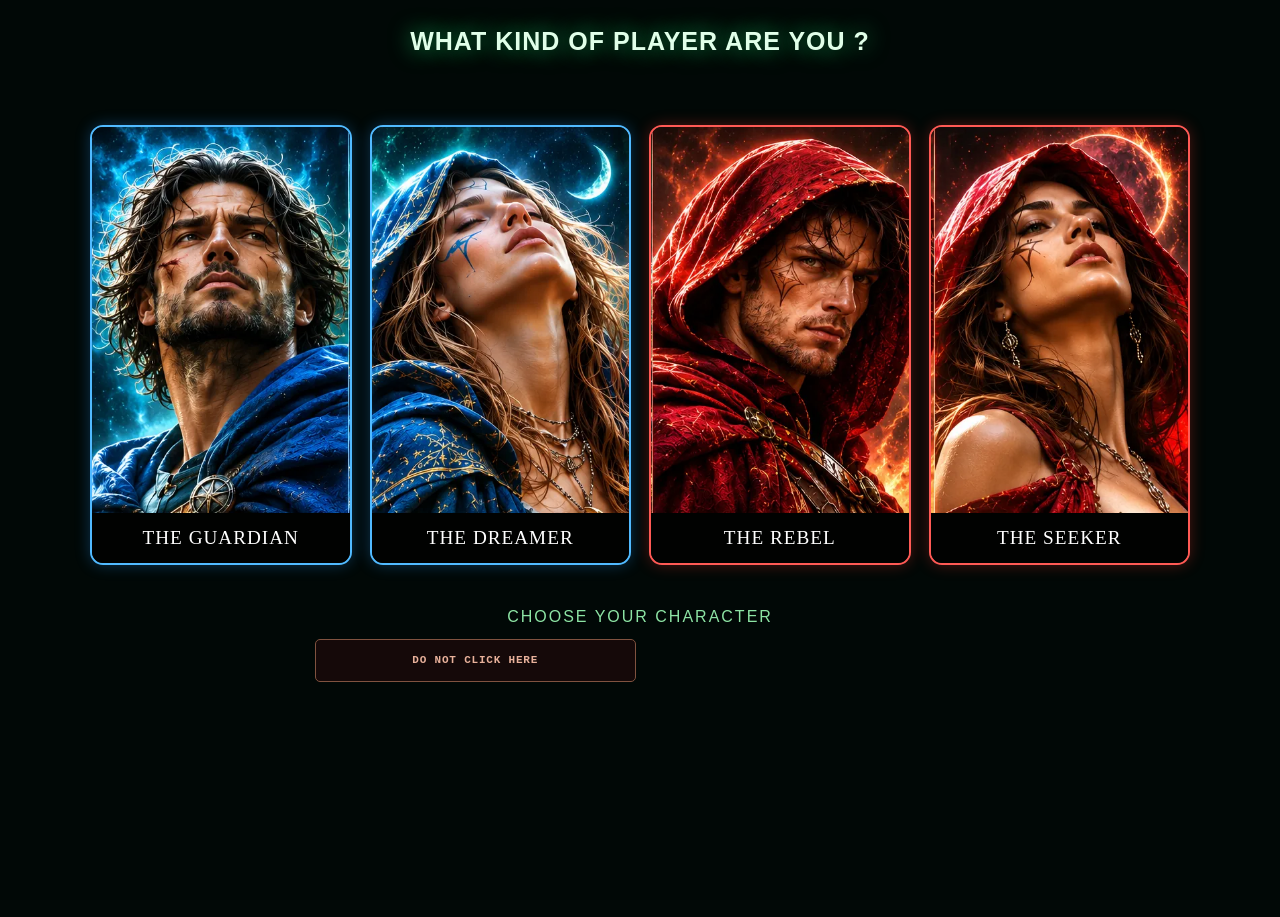
==== commit 597ec32a: "Feature: Progressive forbidden routes and hidden rabbit holes" ====
--- a/index.html
+++ b/index.html
@@ -125,6 +125,9 @@
 
     <p class="subtitle">CHOOSE YOUR CHARACTER</p>
 
+    <!-- FORBIDDEN ROUTES — unlocked after completed journeys -->
+    <nav id="forbidden-routes" class="forbidden-routes" aria-label="Restricted system routes"></nav>
+
     <!-- ========================================
          DECORATIVE CAPSULE
          Endless loop only
@@ -159,6 +162,7 @@
   </main>
 
   <script src="assets/js/matrix.js" defer></script>
+  <script src="assets/js/forbidden-buttons.js" defer></script>
   <script src="assets/js/game.js" defer></script>
 
 </body>
--- a/assets/css/style.css
+++ b/assets/css/style.css
@@ -491,3 +491,52 @@
       }
 
     }
+
+/* ==========================================
+   FORBIDDEN ROUTES — suspicious, but not dominant
+   One route initially; more after completed journeys.
+========================================== */
+.forbidden-routes {
+  width: min(650px, 100%);
+  display: grid;
+  grid-template-columns: repeat(2, minmax(0, 1fr));
+  gap: 9px;
+  margin: 0 auto;
+}
+.forbidden-route {
+  display: flex;
+  justify-content: center;
+  align-items: center;
+  min-height: 43px;
+  padding: 10px 12px;
+  border: 1px solid #80523f;
+  border-radius: 5px;
+  background: rgba(26, 10, 10, .83);
+  color: #e8b19b;
+  text-decoration: none;
+  font: 700 11px/1.4 monospace;
+  letter-spacing: .8px;
+  transition: background .2s, box-shadow .2s, transform .2s;
+}
+.forbidden-route:hover,
+.forbidden-route:focus-visible {
+  background: rgba(83, 21, 19, .95);
+  color: #ffe3d1;
+  box-shadow: 0 0 15px rgba(231, 81, 65, .25);
+  transform: translateY(-2px);
+  outline-offset: 3px;
+}
+.forbidden-route:nth-child(3n + 2) { border-color: #9a783b; color: #e6cc9b; }
+.forbidden-route:nth-child(3n) { border-color: #665a91; color: #c7b9ef; }
+main.is-playing .forbidden-routes,
+main.revelation-mode .forbidden-routes { display: none; }
+@media (max-width: 700px) {
+  .forbidden-routes { width: 85%; max-width: 390px; gap: 7px; }
+  .forbidden-route { min-height: 42px; padding: 8px 6px; font-size: 10px; letter-spacing: .2px; }
+}
+@media (max-width: 350px) {
+  .forbidden-routes { grid-template-columns: 1fr; }
+}
+@media (prefers-reduced-motion: reduce) {
+  .forbidden-route { transition: none; }
+}
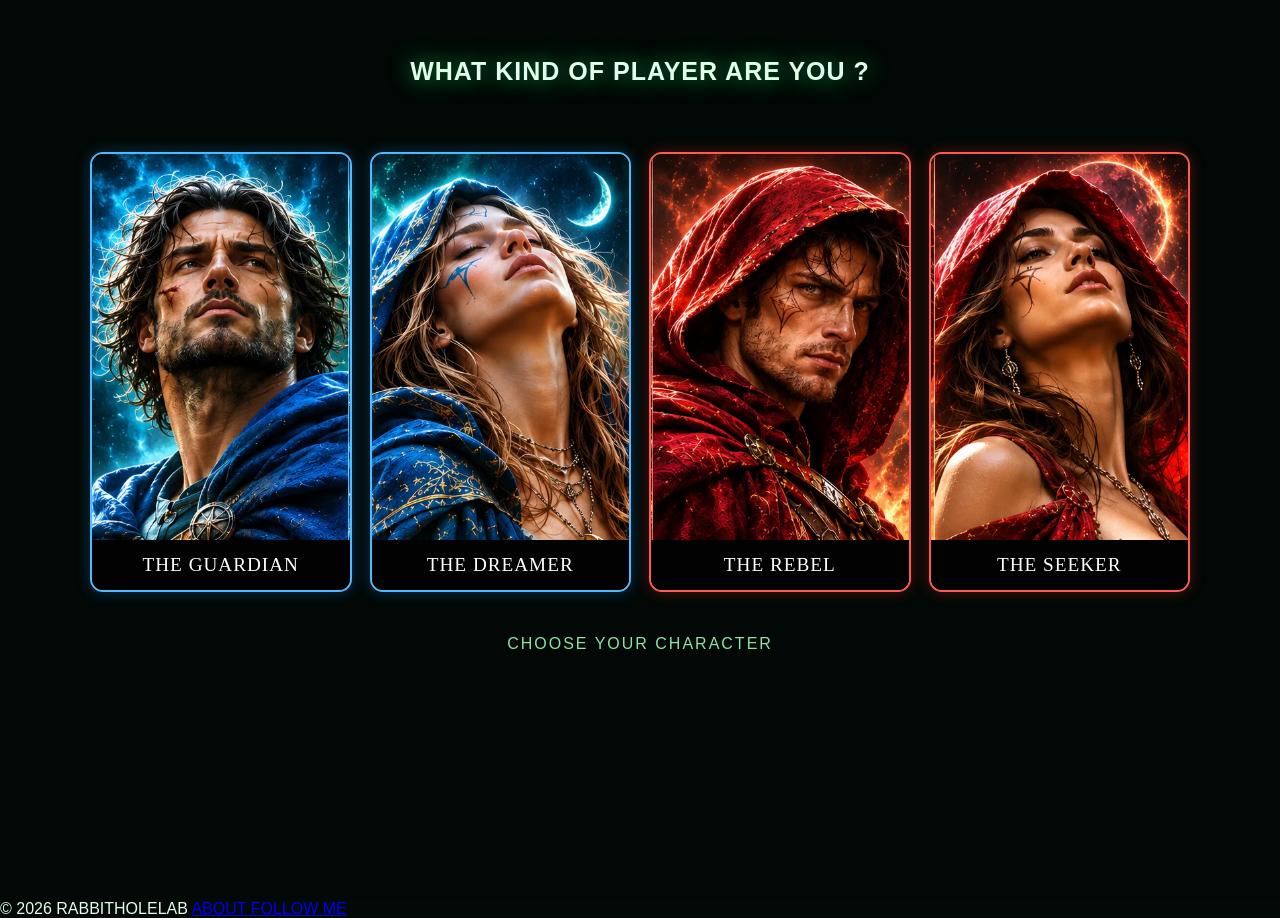
==== commit 96af103f: "Update index.html" ====
--- a/index.html
+++ b/index.html
@@ -164,6 +164,17 @@
   <script src="assets/js/matrix.js" defer></script>
   <script src="assets/js/forbidden-buttons.js" defer></script>
   <script src="assets/js/game.js" defer></script>
+  
+<footer class="site-footer">
+  <span>© 2026 RABBITHOLELAB</span>
+  <a
+    href="URL_NOTION_A_REMPLACER"
+    target="_blank"
+    rel="noopener noreferrer"
+  >
+    ABOUT FOLLOW ME
+  </a>
+</footer>
 
 </body>
-</html>+</html>
--- a/assets/css/style.css
+++ b/assets/css/style.css
@@ -44,7 +44,7 @@
 
     h1 {
       position: absolute;
-      top: 25px;
+      top: 55px;
       left: 20px;
       right: 20px;
       margin: 0;
@@ -54,11 +54,11 @@
       line-height: 1.3;
 
       text-shadow: 0 0 22px #18a755;
-      transition: opacity 1.2s ease;
+      transition:  1.2s ease;
     }
 
     h1.fade-out {
-      opacity: 0;
+      : 0;
       pointer-events: none;
     }
 
@@ -149,6 +149,11 @@
       letter-spacing: 1px;
     }
 
+       /* Espacement des boutons interdits */
+       .forbidden-routes {
+         margin-top: 30px;
+       }
+
     /* ==========================================
        SUBTITLE AND MESSAGES
     ========================================== */
@@ -322,23 +327,26 @@
 
       transform: none;
       visibility: visible;
-      opacity: 1;
       animation: none;
     }
 
     /* Question */
 
     main.revelation-mode.endless-loop #message {
-      position: static;
-      flex: none;
-
-      width: 100%;
-      max-width: 1000px;
-      min-height: 0;
-
-      margin: 0;
-      line-height: 1.3;
-    }
+     position: static;
+     flex: none;
+
+     width: 100%;
+     max-width: 1000px;
+     min-height: 2.6em;
+
+     margin: 0;
+     line-height: 1.3;
+
+     display: flex;
+     justify-content: center;
+     align-items: center;
+   }
 
     /* Ending phrase and button */
 
@@ -493,50 +501,71 @@
     }
 
 /* ==========================================
-   FORBIDDEN ROUTES — suspicious, but not dominant
-   One route initially; more after completed journeys.
+   FORBIDDEN ROUTES — subtle system anomalies
+   None before the first completed journey.
 ========================================== */
 .forbidden-routes {
-  width: min(650px, 100%);
-  display: grid;
-  grid-template-columns: repeat(2, minmax(0, 1fr));
-  gap: 9px;
-  margin: 0 auto;
-}
-.forbidden-route {
+  width: min(710px, 100%);
   display: flex;
+  flex-wrap: wrap;
   justify-content: center;
   align-items: center;
-  min-height: 43px;
-  padding: 10px 12px;
-  border: 1px solid #80523f;
-  border-radius: 5px;
-  background: rgba(26, 10, 10, .83);
-  color: #e8b19b;
+  gap: 11px 15px;
+  margin: 0 auto;
+}
+.forbidden-routes:empty { display: none; }
+.forbidden-route {
+  --route-color: #b78372;
+  position: relative;
+  display: inline-flex;
+  justify-content: center;
+  align-items: center;
+  min-height: 35px;
+  max-width: 100%;
+  padding: 9px 17px;
+  border: 1px solid color-mix(in srgb, var(--route-color), transparent 37%);
+  border-radius: 2px;
+  background: rgba(5, 13, 10, .87);
+  color: var(--route-color);
   text-decoration: none;
-  font: 700 11px/1.4 monospace;
-  letter-spacing: .8px;
-  transition: background .2s, box-shadow .2s, transform .2s;
-}
+  text-transform: uppercase;
+  font: 600 11px/1.4 Consolas, "Courier New", monospace;
+  letter-spacing: 1.25px;
+  box-shadow: inset 0 0 12px rgba(0,0,0,.45);
+  transition: color .25s, border-color .25s, background .25s,
+              box-shadow .25s, transform .25s;
+  animation: forbidden-materialize .5s ease-out both;
+}
+.forbidden-route::before {
+  content: "[!]";
+  margin-right: 9px;
+  opacity: .68;
+  font-size: 10px;
+}
+.forbidden-route:nth-child(3n + 2) { --route-color: #c4aa6a; }
+.forbidden-route:nth-child(3n) { --route-color: #a69bc5; }
+.forbidden-route:nth-child(4n) { --route-color: #8daea3; }
+.forbidden-route:nth-child(2n) { transform: translateY(3px); }
+.forbidden-route:nth-child(3n) { transform: translateY(-2px); }
 .forbidden-route:hover,
 .forbidden-route:focus-visible {
-  background: rgba(83, 21, 19, .95);
-  color: #ffe3d1;
-  box-shadow: 0 0 15px rgba(231, 81, 65, .25);
-  transform: translateY(-2px);
+  color: #f0ffe9;
+  border-color: var(--route-color);
+  background: rgba(26, 42, 32, .97);
+  box-shadow: 0 0 18px color-mix(in srgb, var(--route-color), transparent 70%);
+  transform: translateY(-4px);
   outline-offset: 3px;
 }
-.forbidden-route:nth-child(3n + 2) { border-color: #9a783b; color: #e6cc9b; }
-.forbidden-route:nth-child(3n) { border-color: #665a91; color: #c7b9ef; }
+@keyframes forbidden-materialize {
+  from { opacity: 0; filter: blur(4px); }
+  to { opacity: 1; filter: blur(0); }
+}
 main.is-playing .forbidden-routes,
 main.revelation-mode .forbidden-routes { display: none; }
 @media (max-width: 700px) {
-  .forbidden-routes { width: 85%; max-width: 390px; gap: 7px; }
-  .forbidden-route { min-height: 42px; padding: 8px 6px; font-size: 10px; letter-spacing: .2px; }
-}
-@media (max-width: 350px) {
-  .forbidden-routes { grid-template-columns: 1fr; }
+  .forbidden-routes { width: 92%; max-width: 420px; gap: 9px; }
+  .forbidden-route { min-height: 39px; padding: 9px 11px; font-size: 10px; letter-spacing: .5px; }
 }
 @media (prefers-reduced-motion: reduce) {
-  .forbidden-route { transition: none; }
-}
+  .forbidden-route { transition: none; animation: none; }
+}
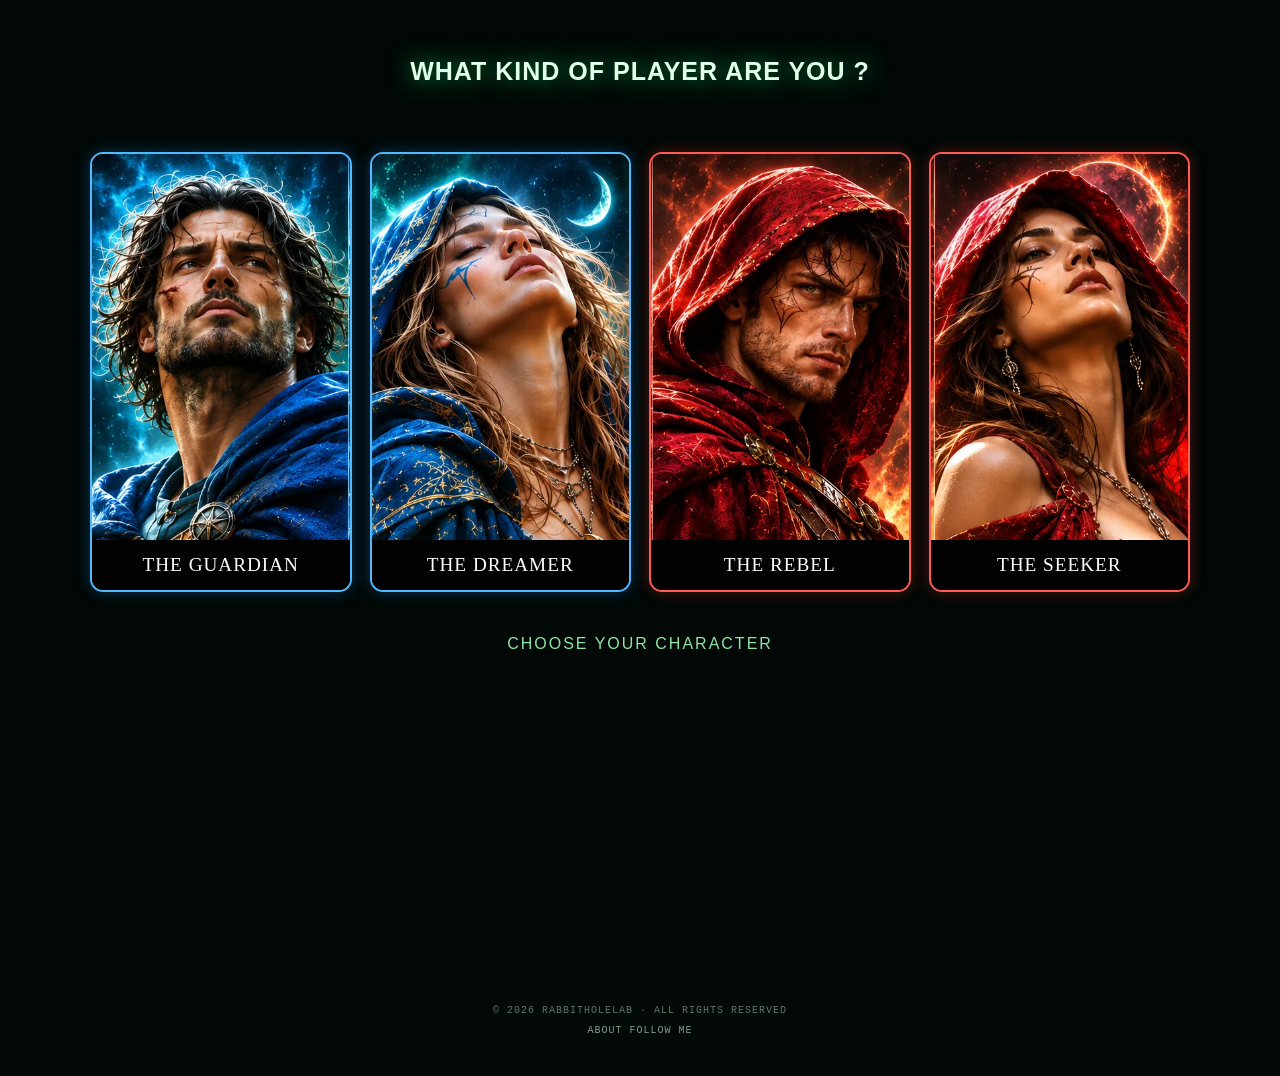
==== commit eccebf77: "Update index.html" ====
--- a/index.html
+++ b/index.html
@@ -165,16 +165,16 @@
   <script src="assets/js/forbidden-buttons.js" defer></script>
   <script src="assets/js/game.js" defer></script>
   
-<footer class="site-footer">
-  <span>© 2026 RABBITHOLELAB</span>
-  <a
-    href="URL_NOTION_A_REMPLACER"
-    target="_blank"
-    rel="noopener noreferrer"
-  >
-    ABOUT FOLLOW ME
-  </a>
-</footer>
+
+  <footer class="site-footer">
+    <span>© 2026 RABBITHOLELAB · ALL RIGHTS RESERVED</span>
+    <a href="URL_NOTION_A_REMPLACER"
+       target="_blank"
+       rel="noopener noreferrer">
+      ABOUT FOLLOW ME
+    </a>
+  </footer>
+
 
 </body>
 </html>
--- a/assets/css/style.css
+++ b/assets/css/style.css
@@ -569,3 +569,31 @@
 @media (prefers-reduced-motion: reduce) {
   .forbidden-route { transition: none; animation: none; }
 }
+
+
+.site-footer {
+  margin: 90px auto 25px;
+  padding: 15px 20px;
+  display: flex;
+  flex-direction: column;
+  align-items: center;
+  gap: 9px;
+  text-align: center;
+  font-family: monospace;
+  font-size: 10px;
+  letter-spacing: 1px;
+  color: #607668;
+}
+
+.site-footer a {
+  color: #819c89;
+  text-decoration: none;
+  transition: color 0.3s ease;
+}
+
+.site-footer a:hover,
+.site-footer a:focus-visible {
+  color: #c2f5d0;
+  text-decoration: underline;
+}
+
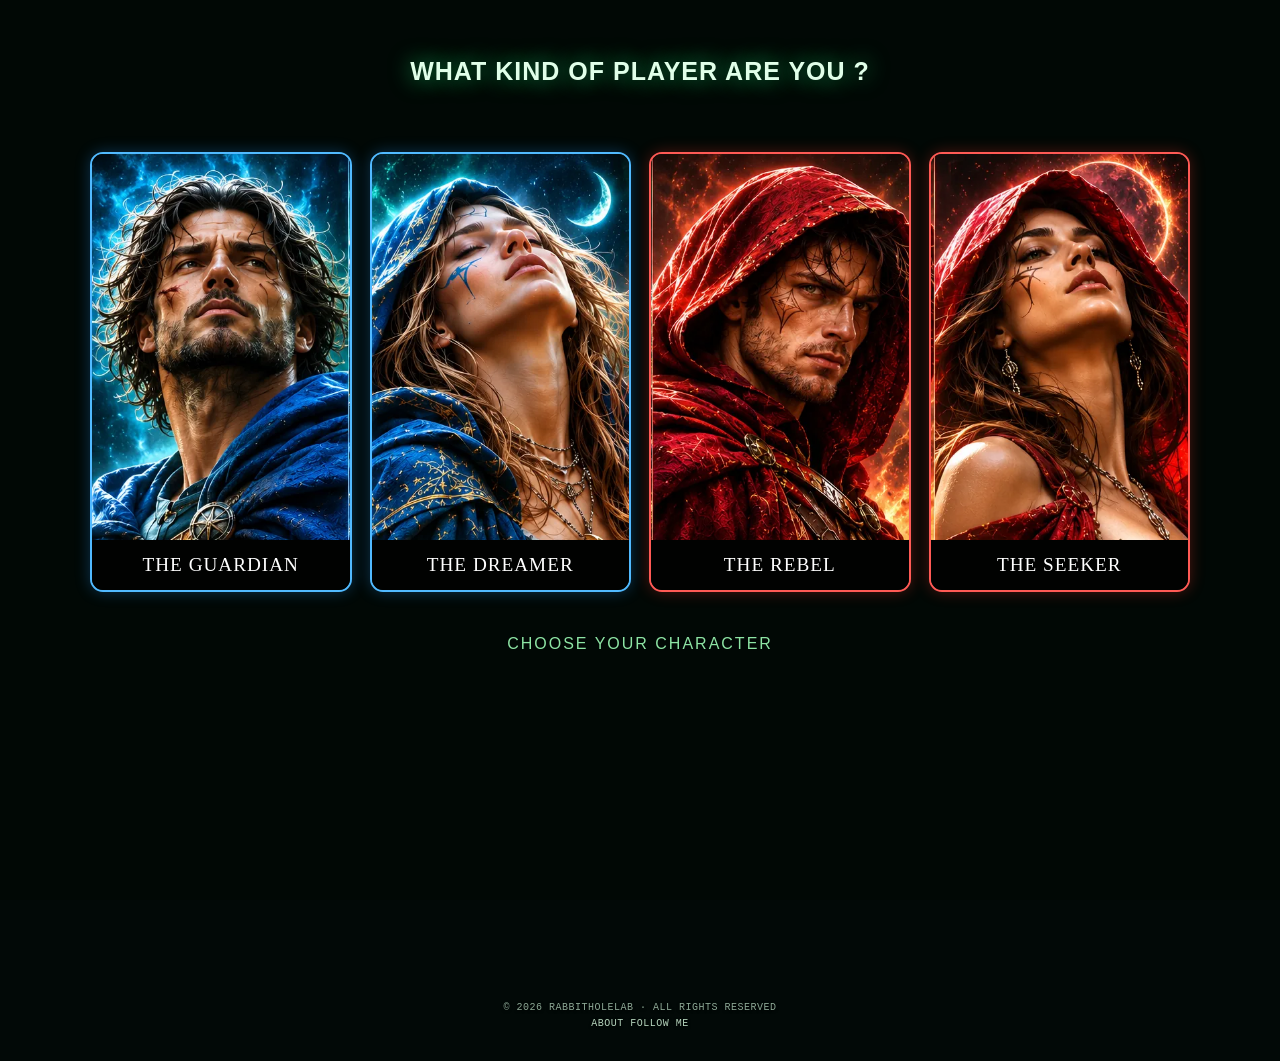
==== commit 89034cf8: "Update index.html" ====
--- a/index.html
+++ b/index.html
@@ -168,9 +168,7 @@
 
   <footer class="site-footer">
     <span>© 2026 RABBITHOLELAB · ALL RIGHTS RESERVED</span>
-    <a href="URL_NOTION_A_REMPLACER"
-       target="_blank"
-       rel="noopener noreferrer">
+    <a href="./404/" id="about-follow-me">
       ABOUT FOLLOW ME
     </a>
   </footer>
--- a/assets/css/style.css
+++ b/assets/css/style.css
@@ -42,25 +42,27 @@
        TITLE
     ========================================== */
 
-    h1 {
-      position: absolute;
-      top: 55px;
-      left: 20px;
-      right: 20px;
-      margin: 0;
-
-      font-size: clamp(18px, 5vw, 25px);
-      letter-spacing: 1px;
-      line-height: 1.3;
-
-      text-shadow: 0 0 22px #18a755;
-      transition:  1.2s ease;
-    }
-
-    h1.fade-out {
-      : 0;
-      pointer-events: none;
-    }
+    
+h1 {
+  position: absolute;
+  top: 55px;
+  left: 20px;
+  right: 20px;
+  margin: 0;
+
+  font-size: clamp(18px, 5vw, 25px);
+  letter-spacing: 1px;
+  line-height: 1.3;
+
+  text-shadow: 0 0 22px #18a755;
+  transition: opacity 1.2s ease;
+}
+
+h1.fade-out {
+  opacity: 0;
+  pointer-events: none;
+}
+
 
     /* ==========================================
        CHARACTER GRID
@@ -511,7 +513,7 @@
   justify-content: center;
   align-items: center;
   gap: 11px 15px;
-  margin: 0 auto;
+  margin: 30 px 0 auto;
 }
 .forbidden-routes:empty { display: none; }
 .forbidden-route {
@@ -570,30 +572,55 @@
   .forbidden-route { transition: none; animation: none; }
 }
 
+@media (max-width: 600px) {
+  .forbidden-routes {
+    margin-top: 45px;
+  }
+}
 
 .site-footer {
-  margin: 90px auto 25px;
-  padding: 15px 20px;
+  margin: 90px auto 20px;
+  padding: 12px 20px;
   display: flex;
   flex-direction: column;
   align-items: center;
-  gap: 9px;
+  gap: 5px;
   text-align: center;
   font-family: monospace;
-  font-size: 10px;
-  letter-spacing: 1px;
+  font-size: 9px;
+  letter-spacing: 0.5px;
   color: #607668;
 }
 
 .site-footer a {
+  font-size: 9px;
   color: #819c89;
   text-decoration: none;
   transition: color 0.3s ease;
 }
 
+.site-footer a:hover {
+  color: #c2f5d0;
+  text-decoration: underline;
+}
+
+.site-footer {
+  color: #8ca895;
+  font-size: 10px;
+  text-shadow: 0 1px 3px #000;
+}
+
+.site-footer a {
+  color: #b5d5bd;
+  font-size: 10px;
+  text-decoration: none;
+  text-shadow: 0 1px 3px #000;
+}
+
 .site-footer a:hover,
 .site-footer a:focus-visible {
-  color: #c2f5d0;
+  color: #d6ffe1;
   text-decoration: underline;
 }
 
+
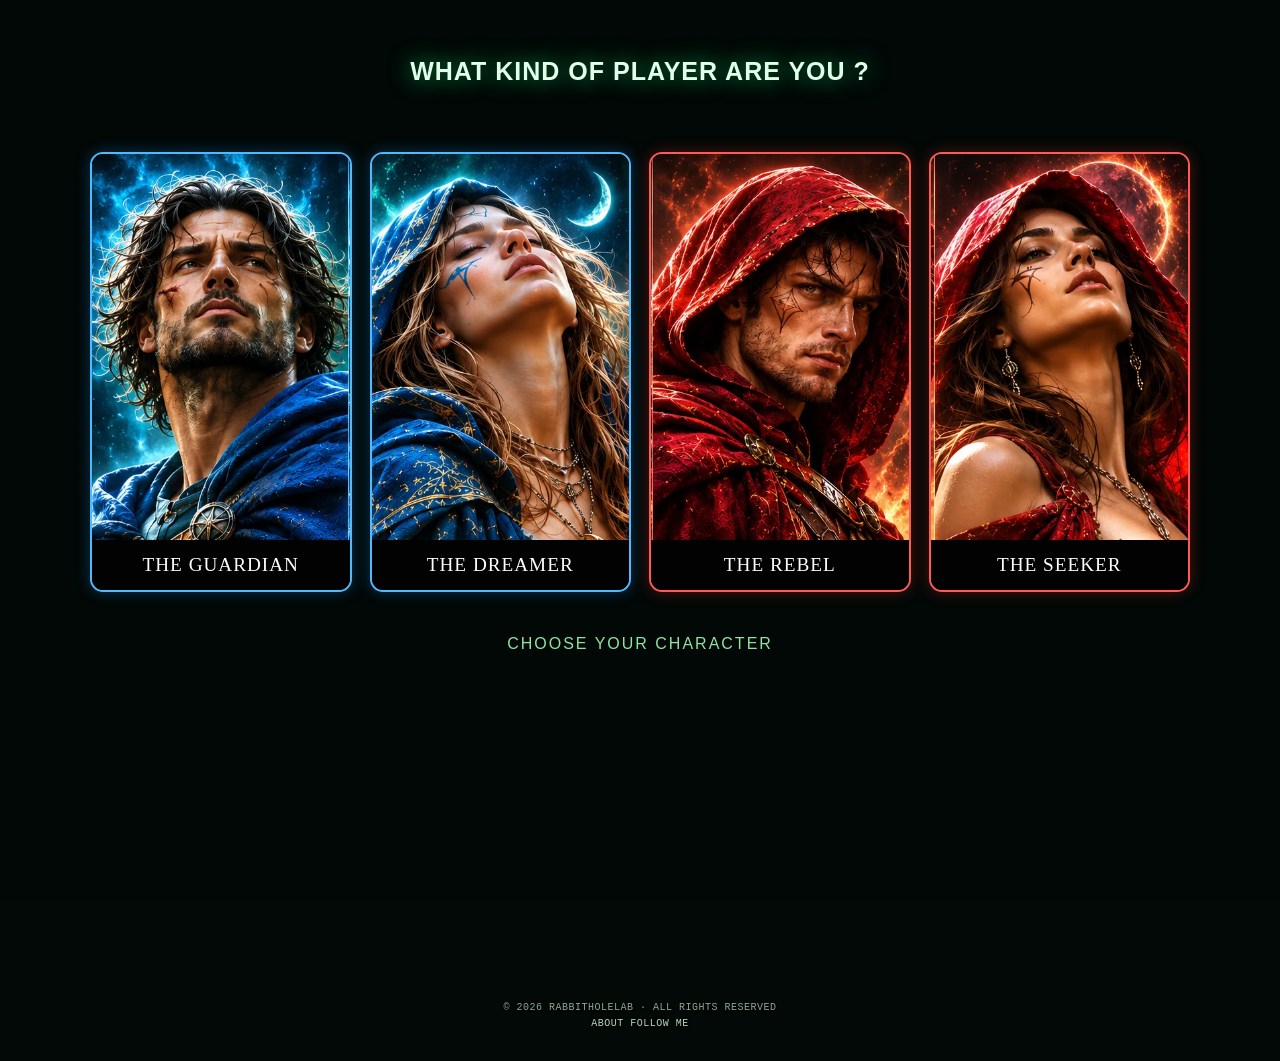
==== commit c54aa2a5: "Update index.html" ====
--- a/index.html
+++ b/index.html
@@ -128,6 +128,8 @@
     <!-- FORBIDDEN ROUTES — unlocked after completed journeys -->
     <nav id="forbidden-routes" class="forbidden-routes" aria-label="Restricted system routes"></nav>
 
+    <script src="assets/js/navigation.js" defer></script>
+    
     <!-- ========================================
          DECORATIVE CAPSULE
          Endless loop only
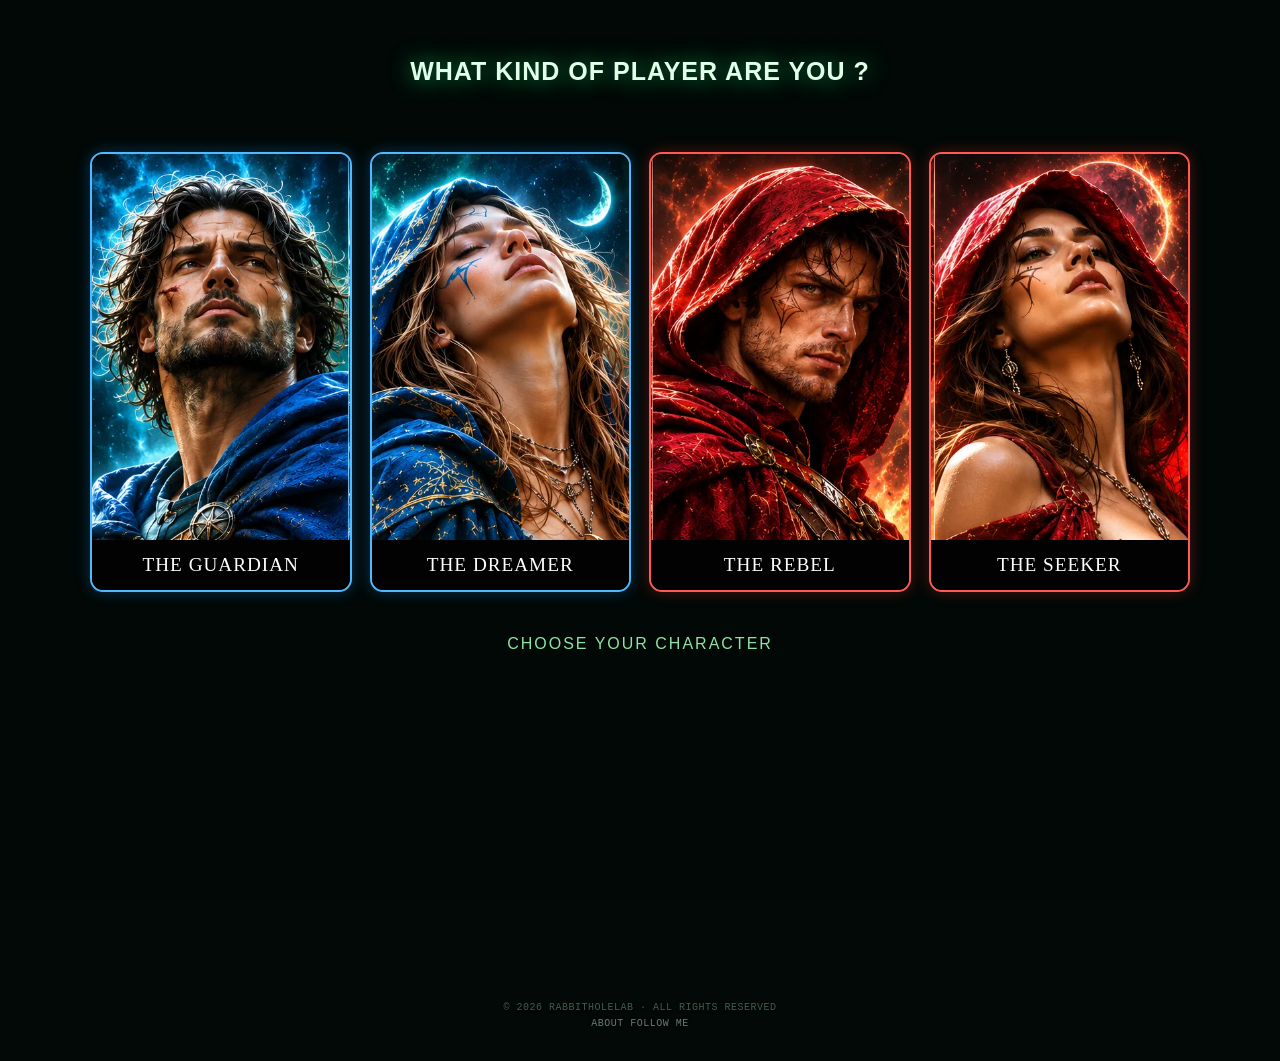
==== commit 41d4d308: "Update index.html" ====
--- a/index.html
+++ b/index.html
@@ -29,7 +29,7 @@
   <meta property="og:type" content="website">
   <meta property="og:title" content="FOLLOW ME — The Choice Illusion">
   <meta property="og:description" content="What kind of player are you ?">
-  <meta property="og:image" content="https://rabbitholelab.github.io/follow-me/assets/images/share.jpg">
+  <meta property="og:image" content="https://rabbitholelab.github.io/follow-me/assets/images/share.png">
   <meta name="twitter:card" content="summary_large_image">
 
   <!-- Favicon -->
--- a/assets/css/style.css
+++ b/assets/css/style.css
@@ -574,7 +574,7 @@
 
 @media (max-width: 600px) {
   .forbidden-routes {
-    margin-top: 45px;
+    margin-top: 55px;
   }
 }
 
@@ -587,40 +587,28 @@
   gap: 5px;
   text-align: center;
   font-family: monospace;
-  font-size: 9px;
+  font-size: 10px;
   letter-spacing: 0.5px;
-  color: #607668;
+  color: #5f8068;          /* lisible si on cherche, invisible si on ne cherche pas */
+  text-shadow: 0 1px 3px #000;
+  opacity: 0.7;
+  transition: opacity 0.6s ease;
+}
+
+.site-footer:hover,
+.site-footer:focus-within {
+  opacity: 1;              /* le footer "se réveille" quand on le survole */
 }
 
 .site-footer a {
-  font-size: 9px;
-  color: #819c89;
+  color: #8fb09a;
   text-decoration: none;
-  transition: color 0.3s ease;
-}
-
-.site-footer a:hover {
-  color: #c2f5d0;
-  text-decoration: underline;
-}
-
-.site-footer {
-  color: #8ca895;
-  font-size: 10px;
-  text-shadow: 0 1px 3px #000;
-}
-
-.site-footer a {
-  color: #b5d5bd;
-  font-size: 10px;
-  text-decoration: none;
-  text-shadow: 0 1px 3px #000;
+  transition: color 0.4s ease, text-shadow 0.4s ease;
 }
 
 .site-footer a:hover,
 .site-footer a:focus-visible {
-  color: #d6ffe1;
+  color: #00ff66;
+  text-shadow: 0 0 8px rgba(0, 255, 102, 0.7);
   text-decoration: underline;
 }
-
-
